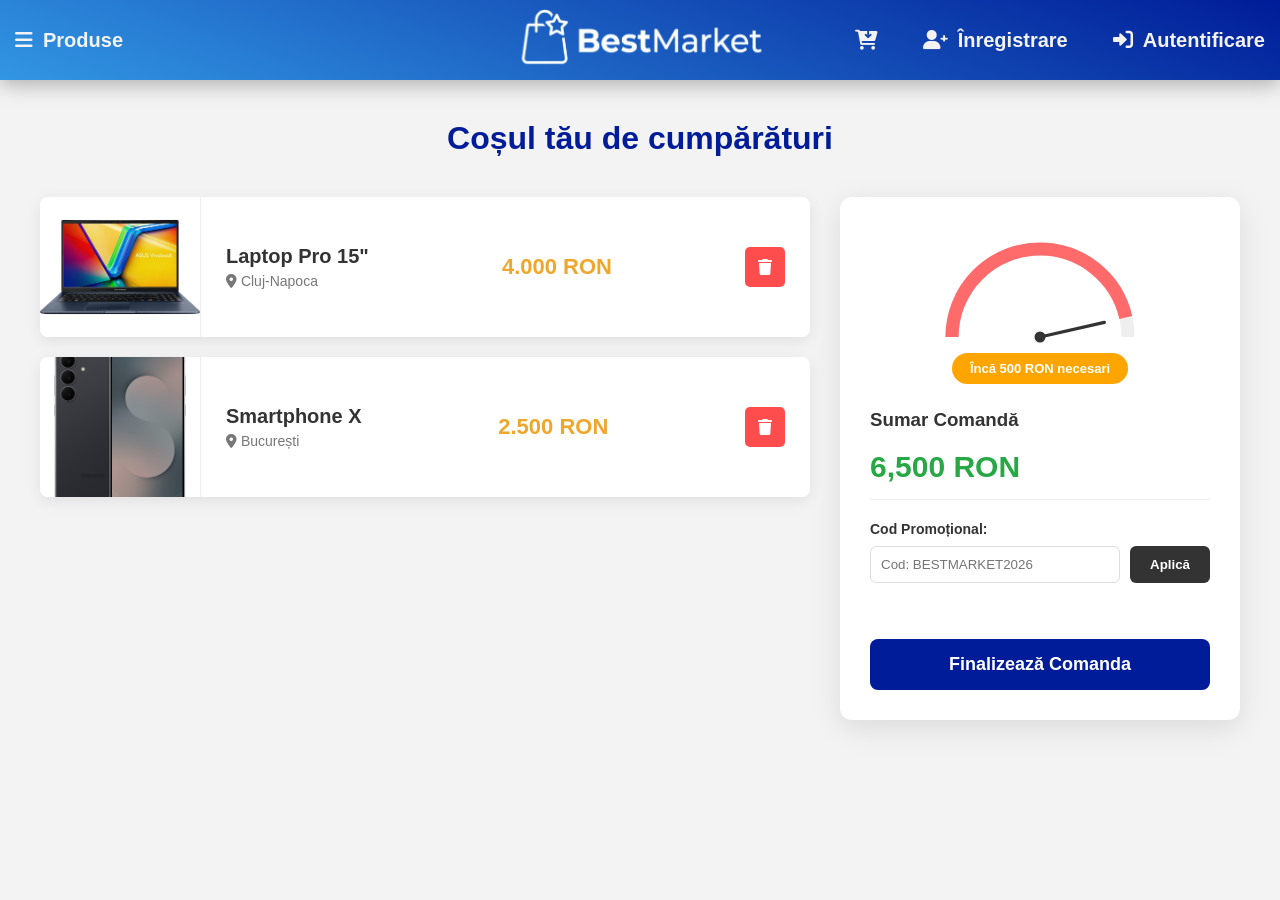
==== Html_5/cart.html @ 94639fc0 "commit - cart page added" ====
<!DOCTYPE html>
<html lang="ro">

<head>
    <meta charset="UTF-8">
    <meta name="viewport" content="width=device-width, initial-scale=1.0">
    <title>BestMarket - Coș de Cumpărături</title>

    <link rel="stylesheet" href="../CSS/general-page-styles.css">
    <link rel="stylesheet" href="../CSS/cart-styles.css">

    <link rel="stylesheet" href="https://cdnjs.cloudflare.com/ajax/libs/font-awesome/6.0.0/css/all.min.css">
    <script src="../JS/jquery.js"></script>
    <script src="../JS/cart-logic.js" defer></script>
</head>

<body>

    <canvas id="confetti-canvas"></canvas>
    <header>
        <input type="checkbox" id="menu-toggle" class="hidden-checkbox">

        <label for="menu-toggle" class="header-menu-btn" title="Deschide Meniul">
            <i class="fas fa-bars"></i>
            Produse
        </label>

        <nav class="dropdown-menu">
            <ul>
                <li>
                    <input type="checkbox" id="cat-electronice-toggle" class="hidden-checkbox">
                    <label for="cat-electronice-toggle" class="menu-item">
                        <i class="fas fa-laptop item-icon"></i> Electronice <i class="fas fa-chevron-down arrow"></i>
                    </label>
                    <ul class="submenu">
                        <li><a href="../Html_5/item.html" class="submenu-option">Laptop-uri</a></li>
                        <li><a href="#" class="submenu-option">Telefoane</a></li>
                    </ul>
                </li>

                <li>
                    <input type="checkbox" id="cat-electro-toggle" class="hidden-checkbox">
                    <label for="cat-electro-toggle" class="menu-item">
                        <i class="fas fa-blender item-icon"></i> Electrocasnice <i
                            class="fas fa-chevron-down arrow"></i>
                    </label>
                    <ul class="submenu">
                        <li><a href="#" class="submenu-option">Mașini de spălat</a></li>
                        <li><a href="#" class="submenu-option">Cuptoare</a></li>
                    </ul>
                </li>


            </ul>
        </nav>

        <div class="logo-container">
            <a href="../index.html">
                <img src="../resources/logo.png" class="logo" alt="BestMarket Logo">
            </a>
        </div>

        <div class="header-actions">
            <a href="cart.html" class="header-menu-btn "><i class="fa-solid fa-cart-arrow-down"></i></a>
            <a href="register.html" class="header-menu-btn"> <i class="fas fa-user-plus"></i> Înregistrare</a>
            <a href="login.html" class="header-menu-btn "> <i class="fas fa-sign-in-alt"></i> Autentificare</a>
        </div>

    </header>
    <main>
        <h1 class="cart-title-main">Coșul tău de cumpărături</h1>

        <div class="cart-container">
            <div class="cart-items" id="cart-items-list">

                <div class="cart-card" data-price="4000">
                    <div class="cart-img-wrapper">
                        <img src="../resources/Laptop1.jpg" alt="Laptop" class="cart-img">
                    </div>
                    <div class="cart-details">
                        <div class="cart-info-text">
                            <h3 class="cart-title">Laptop Pro 15"</h3>
                            <p class="cart-location"><i class="fas fa-map-marker-alt"></i> Cluj-Napoca</p>
                        </div>
                        <p class="cart-price">4.000 RON</p>
                        <button class="cart-remove-item" title="Elimină"><i class="fas fa-trash"></i></button>
                    </div>
                </div>

                <div class="cart-card" data-price="2500">
                    <div class="cart-img-wrapper">
                        <img src="../resources/Smartphone1.jpg" alt="Telefon" class="cart-img">
                    </div>
                    <div class="cart-details">
                        <div class="cart-info-text">
                            <h3 class="cart-title">Smartphone X</h3>
                            <p class="cart-location"><i class="fas fa-map-marker-alt"></i> București</p>
                        </div>
                        <p class="cart-price">2.500 RON</p>
                        <button class="cart-remove-item" title="Elimină"><i class="fas fa-trash"></i></button>
                    </div>
                </div>

            </div>

            <div class="cart-summary">

                <div class="cart-gauge-wrapper">
                    <svg viewBox="0 0 200 120" class="cart-gauge-svg">
                        <path d="M20,100 A80,80 0 0,1 180,100" fill="none" stroke="#eee" stroke-width="12" />
                        <path id="gauge-progress" d="M20,100 A80,80 0 0,1 180,100" fill="none" stroke="#ff6b6b"
                            stroke-width="12" />
                        <line id="gauge-needle" x1="100" y1="100" x2="40" y2="100" stroke="#333" stroke-width="3"
                            stroke-linecap="round" />
                        <circle cx="100" cy="100" r="5" fill="#333" />
                    </svg>
                    <div id="shipping-info">Calculare transport...</div>
                </div>

                <div class="cart-price-box">
                    <h3>Sumar Comandă</h3>
                    <div class="cart-old-price" id="original-total"></div>
                    <div class="cart-total-price" id="final-total">0 RON</div>
                </div>

                <div class="cart-coupon-section">
                    <label>Cod Promoțional:</label>
                    <div class="cart-coupon-input-group">
                        <input type="text" id="coupon-code" placeholder="Cod: BESTMARKET2026">
                        <button class="cart-btn-apply" id="apply-coupon">Aplică</button>
                    </div>
                    <p id="coupon-msg"></p>
                </div>

                <button class="cart-checkout-btn">Finalizează Comanda</button>
            </div>
        </div>
    </main>

</body>

</html>
---- CSS/general-page-styles.css ----
/* GLOBAL VARIABLES */
:root {
    --primary-color: #001c98;
    --primary-comp-color: #3296e3;
    --secondary-color: #efa72b;
    --bg-color-light: white;
    --bg-color: #f3f3f3;
    --bg-color-dark: #cdcdcd;
    --text-color-dark: #333;
    --text-color-light: #f3f3f3;
    --footer-bg: #3a3a3a;
    --text-font: sans-serif;
}

/* --------------------------------------------- BODY --------------------------------------------- */

body {
    margin: 0px;
    padding: 0px;
    background-color: var(--bg-color);
    font-family: var(--text-font);
    color: var(--text-color-dark);
}

/* --------------------------------------------- HEADER ---------------------------------------------*/
header {
    background: linear-gradient(200deg, var(--primary-color), var(--primary-comp-color));
    display: flex;
    justify-content: space-between;
    align-items: center;
    position: sticky;
    top: 0px;
    height: 5rem;
    z-index: 100;
    box-shadow: 0 4px 20px rgba(0, 0, 0, 0.30);
    color: var(--text-color-light);
}

.logo-container {
    position: absolute;
    left: 50%;
    transform: translateX(-50%);
    display: flex;
    align-items: center;
}

.logo {
    height: 4rem;
}

.logo:hover {
    animation: puls 0.4s infinite alternate;
    cursor: pointer;
}

@keyframes puls {
    0% {
        transform: scale(1);
    }

    100% {
        transform: scale(1.1);
    }
}

.header-actions {
    height: 100%;
    display: flex;
    gap: 15px;
    align-items: center;
}

a {
    text-decoration: none;
}

/* --------------------------------------------- MENU */

.hidden-checkbox {
    display: none;
}

.header-menu-btn {
    height: 100%;
    font-size: 20px;
    font-weight: bold;
    cursor: pointer;
    display: flex;
    align-items: center;
    gap: 10px;
    padding: 0px 15px 0px 15px;
    transition: background-color 0.3s;
    color: var(--text-color-light);
}


.header-menu-btn:hover {
    background-color: rgba(255, 255, 255, 0.2);
}

.dropdown-menu {
    color: var(--text-color-dark);
    position: absolute;
    top: 100%;
    width: 280px;
    background-color: var(--bg-color);
    box-shadow: 0px 8px 20px rgba(0, 0, 0, 0.4);
    display: none;
    flex-direction: column;
    text-align: left;
}

#menu-toggle:checked~.dropdown-menu {
    display: flex;
    animation: dropDownMenu 0.3s ease-out forwards;
}

@keyframes dropDownMenu {
    from {
        opacity: 0;
        transform: translateY(-15px);
    }

    to {
        opacity: 1;
        transform: translateY(0);
    }
}

ul {
    list-style: none;
    padding: 0;
    margin: 0;
}

.menu-item {
    display: flex;
    align-items: center;
    padding: 15px 20px;
    text-decoration: none;
    font-size: 16px;
    cursor: pointer;
    border-left: 0px solid transparent;
    transition: background-color 0.3s ease, border-left 0.3s ease;
}

.menu-item:hover {
    background-color: #f0f0f0;
    border-left: 8px solid var(--secondary-color);
}


.item-icon {
    width: 25px;
    text-align: center;
    margin-right: 12px;
    color: var(--primary-comp-color);
}

.arrow {
    margin-left: auto;
    font-size: 12px;
    color: #999;
}

.submenu {
    display: none;
    flex-direction: column;
    overflow: hidden;
    padding-left: 55px;
    font-size: 14px;
    border-left: none;
}

.submenu-option {
    color: var(--text-color-dark);
    padding: 10px;
    display: flex;
    transition: background-color 0.3s ease, border-right 0.3s ease;

}

.submenu-option:hover {
    background-color: #f0f0f0;
    border-right: 8px solid var(--secondary-color);
}

#cat-electronice-toggle:checked~.submenu,
#cat-electro-toggle:checked~.submenu {
    display: flex;
    animation: slideDown 0.4s ease forwards;
}

@keyframes slideDown {
    from {
        max-height: 0;
        opacity: 0;
    }

    to {
        max-height: 200px;
        opacity: 1;
    }
}

/* --------------------------------------------- FOOTER --------------------------------------------- */
footer {
    background-color: var(--footer-bg);
    color: var(--text-color-light);
    padding: 30px 20px 10px;
}

.footer-content {
    display: flex;
    margin: 0 auto;
    justify-content: space-between;
}

.footer-section {
    padding: 0rem 5rem 0rem 5rem;
    margin-bottom: 20px;

}

@media screen and (max-width: 600px) {

    .header-actions .header-menu-btn {
        font-size: 0;
        padding: 10px;
    }

    .header-actions .header-menu-btn i {
        font-size: 22px;
        margin: 0;
    }

    label.header-menu-btn {
        font-size: 0 !important;
    }

    label.header-menu-btn i {
        font-size: 24px !important;
        margin: 0;
    }
    .logo {
        height: 2rem !important;
    }

    .promo-badge {
        flex-direction: column;
        text-align: center;
        padding: 15px;
        height: auto;
    }

    .footer-content {
        flex-direction: column;
        gap: 30px;
    }

    .footer-section {
        padding: 0 10px !important;
        text-align: center;
    }

}
---- CSS/cart-styles.css ----
/* --- STRUCTURĂ GENERALĂ COȘ --- */
.cart-title-main {
    text-align: center;
    margin: 40px 0;
    color: var(--primary-color, #003366);
    font-size: 32px;
}

.cart-container {
    display: grid;
    grid-template-columns: 1fr 400px;
    /* Lățime fixă pt sumar */
    gap: 30px;
    max-width: 1200px;
    margin: 0 auto 50px auto;
    padding: 0 20px;
    align-items: start;
    /* Să nu se întindă sumarul pe toată înălțimea */
}

.cart-items {
    display: flex;
    flex-direction: column;
    gap: 20px;
}

/* --- CARDURILE DE COȘ (ORIZONTALE) --- */
.cart-card {
    display: flex;
    flex-direction: row;
    height: 140px;
    background-color: var(--bg-color-light, #fff);
    border-radius: 8px;
    box-shadow: 0 4px 15px rgba(0, 0, 0, 0.08);
    overflow: hidden;
    transition: transform 0.3s ease;
}

.cart-card:hover {
    transform: translateX(5px);
}

.cart-img-wrapper {
    width: 160px;
    min-width: 160px;
    height: 100%;
    border-right: 1px solid #eee;
}

.cart-img {
    width: 100%;
    height: 100%;
    object-fit: cover;
    display: block;
}

.cart-details {
    flex-grow: 1;
    display: flex;
    flex-direction: row;
    justify-content: space-between;
    align-items: center;
    padding: 0 25px;
}

.cart-info-text {
    display: flex;
    flex-direction: column;
    gap: 5px;
}

.cart-title {
    margin: 0;
    font-size: 20px;
    color: var(--text-color-dark, #333);
}

.cart-location {
    margin: 0;
    font-size: 14px;
    color: #777;
}

.cart-price {
    font-size: 22px;
    font-weight: bold;
    color: var(--secondary-color, #ff6b6b);
    margin: 0;
}

.cart-remove-item {
    background: #ff4d4d;
    color: white;
    border: none;
    border-radius: 5px;
    width: 40px;
    height: 40px;
    cursor: pointer;
    font-size: 16px;
    display: flex;
    justify-content: center;
    align-items: center;
    transition: background 0.3s ease;
}

.cart-remove-item:hover {
    background: #e60000;
}

/* --- PANOU SUMAR (SIDEBAR) --- */
.cart-summary {
    background: white;
    padding: 30px;
    border-radius: 12px;
    box-shadow: 0 8px 30px rgba(0, 0, 0, 0.1);
    position: sticky;
    top: 20px;
}

/* Indicator SVG */
.cart-gauge-wrapper {
    text-align: center;
    margin-bottom: 25px;
    position: relative;
}

.cart-gauge-svg {
    width: 100%;
    max-width: 220px;
    height: auto;
    display: block;
    margin: 0 auto;
}

#gauge-progress {
    stroke-dasharray: 251;
    stroke-dashoffset: 251;
    transition: stroke-dashoffset 0.8s ease;
}

#gauge-needle {
    transform-origin: 100px 100px;
    transition: transform 0.8s ease;
}

#shipping-info {
    display: inline-block;
    padding: 8px 18px;
    border-radius: 20px;
    font-size: 13px;
    font-weight: bold;
    color: white;
    margin-top: -15px;
    position: relative;
    z-index: 2;
    background: #ffa500;
}

/* Prețuri și Formular Cupon */
.cart-price-box {
    margin-bottom: 20px;
    border-bottom: 1px solid #eee;
    padding-bottom: 15px;
}

.cart-price-box h3 {
    margin-top: 0;
}

.cart-total-price {
    font-size: 30px;
    font-weight: 900;
    color: #28a745;
}

.cart-old-price {
    text-decoration: line-through;
    color: #999;
    font-size: 16px;
    margin-bottom: 5px;
    display: none;
}

.cart-coupon-section label {
    font-weight: bold;
    font-size: 14px;
}

.cart-coupon-input-group {
    display: flex;
    gap: 10px;
    margin-top: 8px;
}

.cart-coupon-input-group input {
    flex: 1;
    padding: 10px;
    border: 1px solid #ddd;
    border-radius: 6px;
    outline: none;
}

.cart-btn-apply {
    background: #333;
    color: white;
    border: none;
    padding: 10px 20px;
    border-radius: 6px;
    cursor: pointer;
    font-weight: bold;
}

.cart-btn-apply:hover {
    background: #000;
}

#coupon-msg {
    font-size: 13px;
    font-weight: bold;
    margin-top: 8px;
    min-height: 15px;
}

.cart-checkout-btn {
    width: 100%;
    background: var(--primary-color, #003366);
    color: white;
    border: none;
    padding: 15px;
    border-radius: 8px;
    font-size: 18px;
    font-weight: bold;
    margin-top: 20px;
    cursor: pointer;
    transition: opacity 0.3s;
}

.cart-checkout-btn:hover {
    opacity: 0.9;
}

/* --- CANVAS CONFETTI --- */
#confetti-canvas {
    position: fixed;
    top: 0;
    left: 0;
    width: 100vw;
    height: 100vh;
    pointer-events: none;
    z-index: 9999;
    display: none;
}

/* Responsivitate pentru ecrane mici */
@media screen and (max-width: 900px) {
    .cart-container {
        grid-template-columns: 1fr;
    }

    .cart-card {
        height: auto;
        flex-direction: column;
    }

    .cart-img-wrapper {
        width: 100%;
        height: 200px;
        border-right: none;
        border-bottom: 1px solid #eee;
    }

    .cart-details {
        flex-direction: column;
        padding: 20px;
        gap: 15px;
        text-align: center;
    }

    .cart-remove-item {
        width: 100%;
    }
}
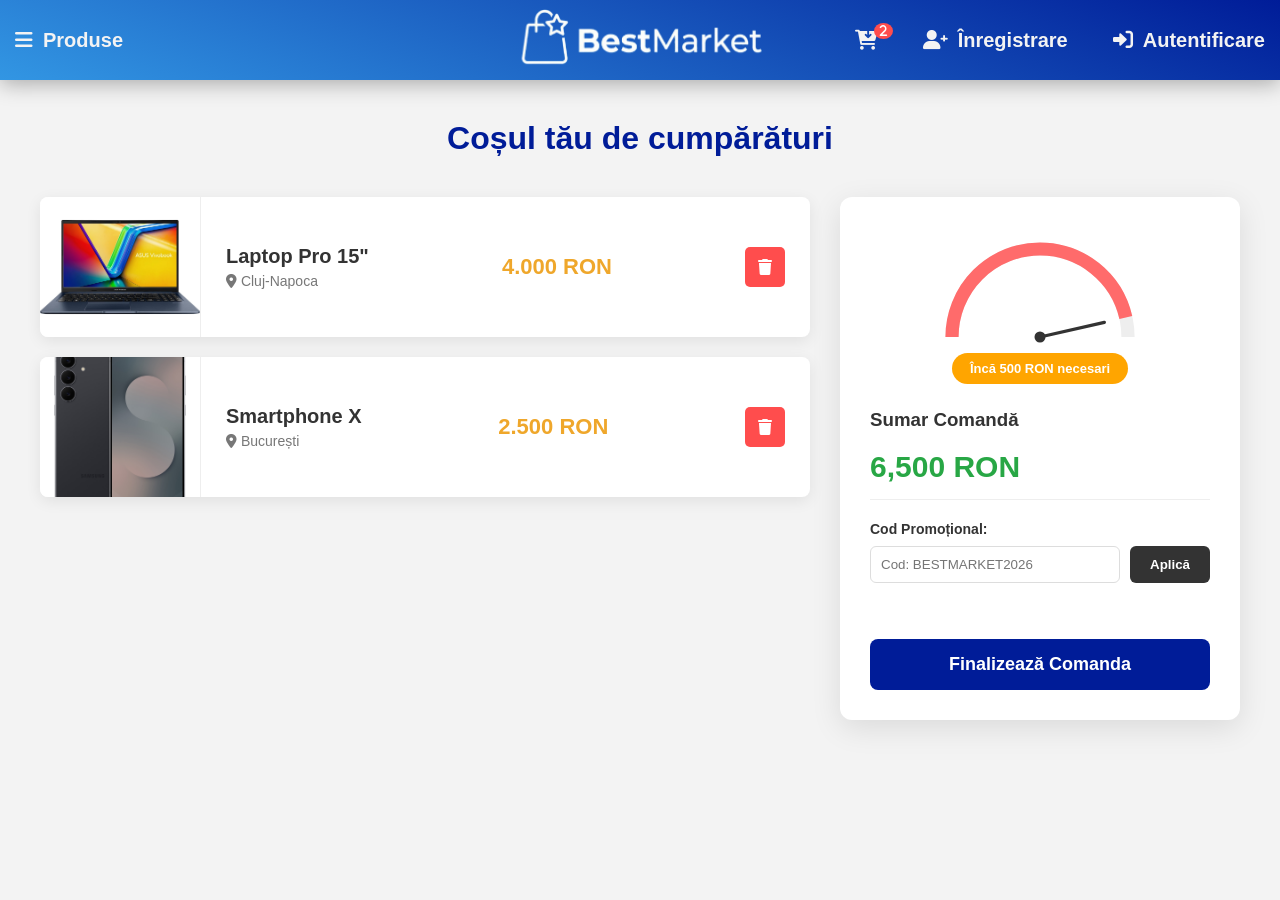
==== commit 2160b6ef: "commit - cart item number badge in navbar" ====
--- a/Html_5/cart.html
+++ b/Html_5/cart.html
@@ -12,11 +12,11 @@
     <link rel="stylesheet" href="https://cdnjs.cloudflare.com/ajax/libs/font-awesome/6.0.0/css/all.min.css">
     <script src="../JS/jquery.js"></script>
     <script src="../JS/cart-logic.js" defer></script>
+    <script src="../JS/cart-badge-login.js"></script>
 </head>
 
 <body>
 
-    <canvas id="confetti-canvas"></canvas>
     <header>
         <input type="checkbox" id="menu-toggle" class="hidden-checkbox">
 
@@ -61,12 +61,22 @@
         </div>
 
         <div class="header-actions">
-            <a href="cart.html" class="header-menu-btn "><i class="fa-solid fa-cart-arrow-down"></i></a>
+            <a href="cart.html" class="header-menu-btn ">
+                <i class="fa-solid fa-cart-arrow-down">
+                    <span id="cart-badge" class="cart-badge">0</span>
+                </i>
+                
+            </a>
             <a href="register.html" class="header-menu-btn"> <i class="fas fa-user-plus"></i> Înregistrare</a>
             <a href="login.html" class="header-menu-btn "> <i class="fas fa-sign-in-alt"></i> Autentificare</a>
         </div>
 
     </header>
+    <div id="jquery-gift-overlay"
+        class="jquery-gift">
+        <i class="fas fa-gift"></i>
+        <h2 id="gift-text">20% Reducere!</h2>
+    </div>
     <main>
         <h1 class="cart-title-main">Coșul tău de cumpărături</h1>
 
@@ -107,12 +117,27 @@
 
                 <div class="cart-gauge-wrapper">
                     <svg viewBox="0 0 200 120" class="cart-gauge-svg">
-                        <path d="M20,100 A80,80 0 0,1 180,100" fill="none" stroke="#eee" stroke-width="12" />
-                        <path id="gauge-progress" d="M20,100 A80,80 0 0,1 180,100" fill="none" stroke="#ff6b6b"
+                        <path d="M20,100 A80,80 0 0,1 180,100" 
+                            fill="none"     
+                            stroke="#eee" 
                             stroke-width="12" />
-                        <line id="gauge-needle" x1="100" y1="100" x2="40" y2="100" stroke="#333" stroke-width="3"
+                        <path id="gauge-progress" 
+                            d="M20,100 A80,80 0 0,1 180,100"    
+                            fill="none" 
+                            stroke="#ff6b6b"
+                            stroke-width="12" />
+                        <line id="gauge-needle" 
+                            x1="100" 
+                            y1="100" 
+                            x2="40" 
+                            y2="100" 
+                            stroke="#333" 
+                            stroke-width="3"
                             stroke-linecap="round" />
-                        <circle cx="100" cy="100" r="5" fill="#333" />
+                        <circle cx="100" 
+                            cy="100" 
+                            r="5" 
+                            fill="#333" />
                     </svg>
                     <div id="shipping-info">Calculare transport...</div>
                 </div>
--- a/CSS/general-page-styles.css
+++ b/CSS/general-page-styles.css
@@ -74,6 +74,25 @@
     text-decoration: none;
 }
 
+.fa-solid{
+    position: relative;
+}
+
+.cart-badge {
+    position: absolute;
+    top: -7px;
+    right: -15px;
+    background-color: #ff4d4d;
+    color: white;
+    font-size: 12px;
+    font-weight: bold;
+    border-radius: 100%;
+    padding: 2px 2px;
+    min-width: 15px;
+    text-align: center;
+    display: none;
+}
+
 /* --------------------------------------------- MENU */
 
 .hidden-checkbox {
--- a/CSS/cart-styles.css
+++ b/CSS/cart-styles.css
@@ -36,10 +36,6 @@
     transition: transform 0.3s ease;
 }
 
-.cart-card:hover {
-    transform: translateX(5px);
-}
-
 .cart-img-wrapper {
     width: 160px;
     min-width: 160px;
@@ -239,16 +235,28 @@
     opacity: 0.9;
 }
 
-/* --- CANVAS CONFETTI --- */
-#confetti-canvas {
+.jquery-gift {
+    display: none;
     position: fixed;
-    top: 0;
-    left: 0;
-    width: 100vw;
-    height: 100vh;
-    pointer-events: none;
+    left: 50%;
+    transform: translateX(-50%);
     z-index: 9999;
+    text-align: center;
+    color: #e74c3c;
+}
+
+.jquery-gift h2 {
+    color: white;
+    background: #28a745;
+    padding: 10px 20px;
+    border-radius: 10px;
+    box-shadow: 0 4px 10px rgba(0, 0, 0, 0.3);
+    margin-top: 20px;
     display: none;
+}
+
+.jquery-gift i{
+    font-size: 100px;
 }
 
 /* Responsivitate pentru ecrane mici */
